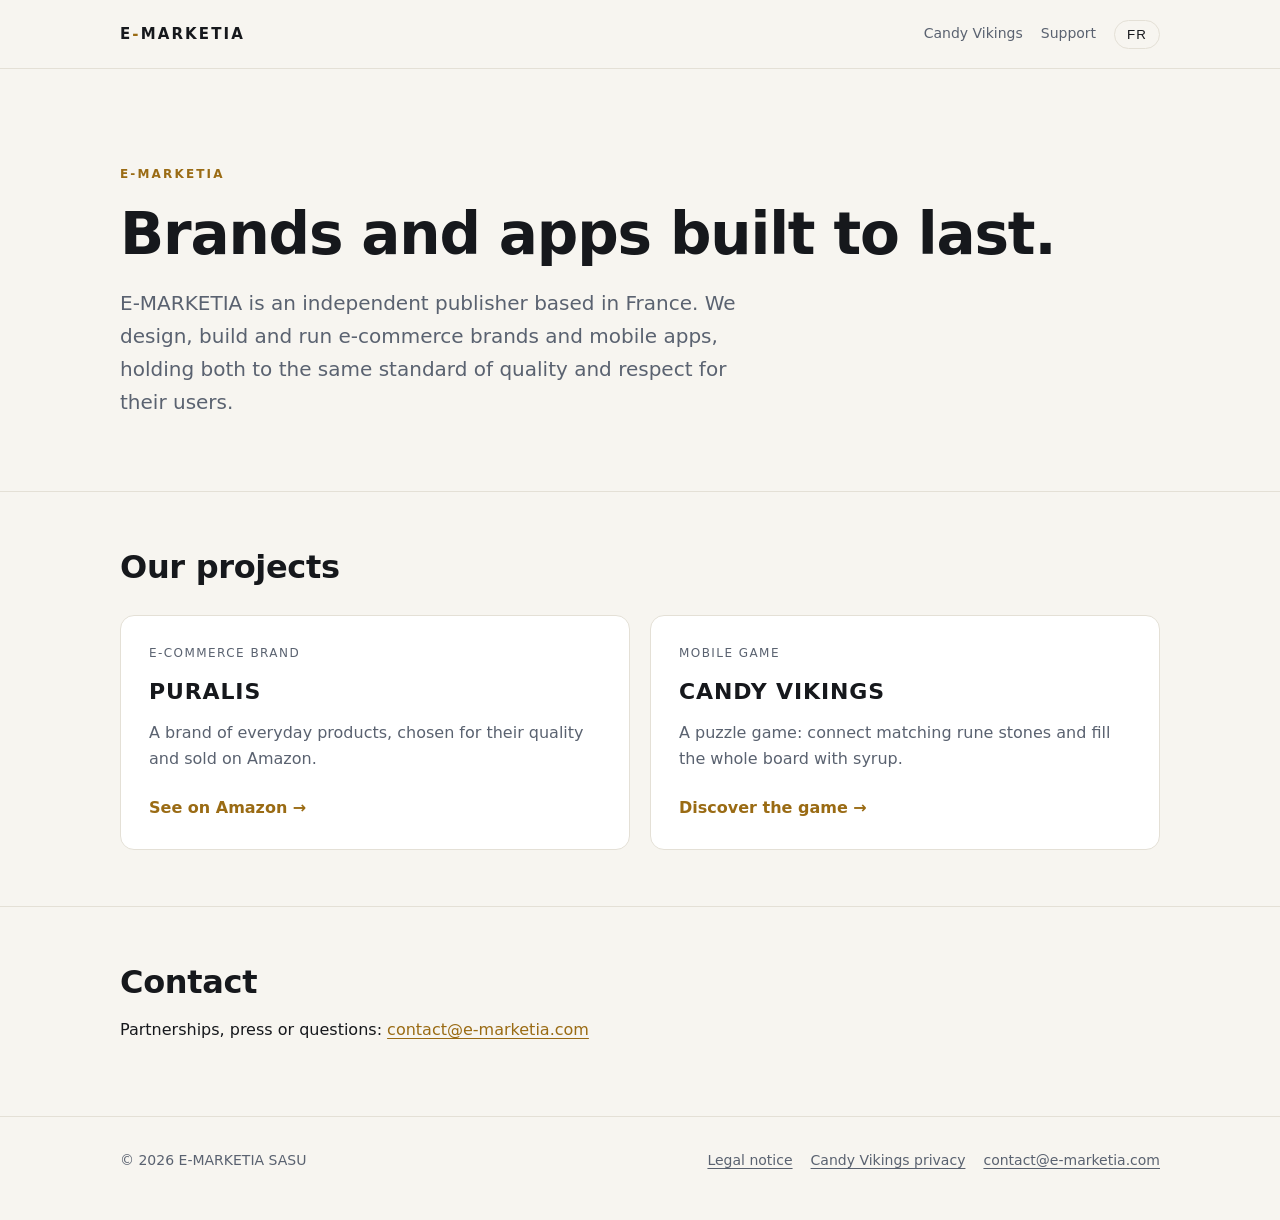
==== index.html @ 17086512 "Site vitrine E-MARKETIA : accueil, Candy Vikings, confidentialité, support, mentions légales (FR/EN)" ====
<!doctype html>
<html lang="fr">
<head>
<meta charset="utf-8">
<meta name="viewport" content="width=device-width,initial-scale=1">
<title>E-MARKETIA — Éditeur de marques e-commerce et d’applications mobiles</title>
<meta name="description" content="E-MARKETIA conçoit et édite des marques e-commerce et des applications mobiles.">
<meta name="color-scheme" content="dark light">
<link rel="icon" href="data:image/svg+xml,%3Csvg xmlns='http://www.w3.org/2000/svg' viewBox='0 0 32 32'%3E%3Crect width='32' height='32' rx='7' fill='%230e1116'/%3E%3Cpath d='M10 8h12M10 16h9M10 24h12M10 8v16' stroke='%23e2b866' stroke-width='3' stroke-linecap='round' fill='none'/%3E%3C/svg%3E">
<link rel="stylesheet" href="assets/style.css">
<script src="assets/lang.js"></script>
</head>
<body>
<header class="site"><div class="wrap">
<a class="brand" href="./">E<span>-</span>MARKETIA</a>
<nav class="top">
<a href="candy-vikings/">Candy Vikings</a>
<a href="candy-vikings/support/"><span lang="fr">Support</span><span lang="en">Support</span></a>
<button class="lang-switch" type="button">EN</button>
</nav>
</div></header>
<main>

<section class="hero"><div class="wrap">
<p class="eyebrow">E-MARKETIA</p>
<div lang="fr">
<h1>Des marques et des applications pensées pour durer.</h1>
<p class="lead">E-MARKETIA est un éditeur indépendant basé en France. Nous concevons, développons et exploitons des marques e-commerce et des applications mobiles, avec un même niveau d’exigence sur la qualité et le respect des utilisateurs.</p>
</div>
<div lang="en">
<h1>Brands and apps built to last.</h1>
<p class="lead">E-MARKETIA is an independent publisher based in France. We design, build and run e-commerce brands and mobile apps, holding both to the same standard of quality and respect for their users.</p>
</div>
</div></section>
<section class="block"><div class="wrap">
<h2><span lang="fr">Nos projets</span><span lang="en">Our projects</span></h2>
<div class="grid">
<article class="card">
<span class="tag"><span lang="fr">Marque e-commerce</span><span lang="en">E-commerce brand</span></span>
<h3>PURALIS</h3>
<p lang="fr">Une marque de produits du quotidien, sélectionnés pour leur qualité et distribués sur Amazon.</p>
<p lang="en">A brand of everyday products, chosen for their quality and sold on Amazon.</p>
<a class="more" href="https://www.amazon.fr/s?k=PURALIS" rel="noopener"><span lang="fr">Voir sur Amazon →</span><span lang="en">See on Amazon →</span></a>
</article>
<article class="card">
<span class="tag"><span lang="fr">Jeu mobile</span><span lang="en">Mobile game</span></span>
<h3>CANDY VIKINGS</h3>
<p lang="fr">Un jeu de réflexion : reliez les pierres runiques de même couleur et remplissez toute la grille de sirop.</p>
<p lang="en">A puzzle game: connect matching rune stones and fill the whole board with syrup.</p>
<a class="more" href="candy-vikings/"><span lang="fr">Découvrir le jeu →</span><span lang="en">Discover the game →</span></a>
</article>
</div>
</div></section>
<section class="block"><div class="wrap">
<h2>Contact</h2>
<p lang="fr">Partenariats, presse ou questions : <a href="mailto:contact@e-marketia.com">contact@e-marketia.com</a></p>
<p lang="en">Partnerships, press or questions: <a href="mailto:contact@e-marketia.com">contact@e-marketia.com</a></p>
</div></section>

</main>
<footer class="site"><div class="wrap">
<span>© 2026 E-MARKETIA SASU</span>
<nav>
<a href="mentions-legales/"><span lang="fr">Mentions légales</span><span lang="en">Legal notice</span></a>
<a href="candy-vikings/privacy/"><span lang="fr">Confidentialité Candy Vikings</span><span lang="en">Candy Vikings privacy</span></a>
<a href="mailto:contact@e-marketia.com">contact@e-marketia.com</a>
</nav>
</div></footer>
</body>
</html>
---- assets/style.css ----
:root{--bg:#0e1116;--surface:#161b22;--line:#262d36;--text:#eef1f5;--muted:#a3adba;--accent:#e2b866;--accent-ink:#1a1408;--max:1080px;--radius:14px;font-synthesis:none}
@media (prefers-color-scheme:light){:root{--bg:#f7f5f0;--surface:#fff;--line:#e4e0d6;--text:#16181c;--muted:#5a6270;--accent:#9a6b14;--accent-ink:#fff}}
*{box-sizing:border-box}
html{-webkit-text-size-adjust:100%}
body{margin:0;background:var(--bg);color:var(--text);font:16px/1.65 "Inter",system-ui,-apple-system,"Segoe UI",Roboto,sans-serif;-webkit-font-smoothing:antialiased}
a{color:var(--accent);text-underline-offset:3px}
img{max-width:100%;display:block}
.wrap{max-width:var(--max);margin:0 auto;padding:0 20px}
html:not([data-lang=en]) [lang=en]{display:none!important}
html[data-lang=en] [lang=fr]{display:none!important}
header.site{border-bottom:1px solid var(--line)}
header.site .wrap{display:flex;align-items:center;justify-content:space-between;gap:16px;min-height:68px}
.brand{font-weight:700;letter-spacing:.14em;text-decoration:none;color:var(--text);font-size:15px}
.brand span{color:var(--accent)}
nav.top{display:flex;align-items:center;gap:18px;font-size:14px}
nav.top a{color:var(--muted);text-decoration:none}
nav.top a:hover{color:var(--text)}
.lang-switch{border:1px solid var(--line);background:transparent;color:var(--text);border-radius:999px;padding:6px 12px;font:600 12px/1 inherit;letter-spacing:.08em;cursor:pointer}
.hero{padding:96px 0 72px}
.eyebrow{text-transform:uppercase;letter-spacing:.18em;font-size:12px;color:var(--accent);font-weight:600;margin:0 0 18px}
h1{font-size:clamp(34px,6vw,58px);line-height:1.08;letter-spacing:-.02em;margin:0 0 22px;font-weight:700}
h2{font-size:clamp(24px,3.4vw,32px);letter-spacing:-.01em;line-height:1.2;margin:0 0 14px}
h3{font-size:18px;margin:28px 0 8px}
.lead{font-size:clamp(17px,2.2vw,20px);color:var(--muted);max-width:640px;margin:0}
section.block{padding:56px 0;border-top:1px solid var(--line)}
.grid{display:grid;grid-template-columns:repeat(auto-fit,minmax(280px,1fr));gap:20px;margin-top:28px}
.card{background:var(--surface);border:1px solid var(--line);border-radius:var(--radius);padding:28px;display:flex;flex-direction:column;gap:10px}
.card .tag{font-size:12px;letter-spacing:.12em;text-transform:uppercase;color:var(--muted)}
.card h3{margin:0;font-size:22px;letter-spacing:.04em}
.card p{margin:0;color:var(--muted)}
.card .more{margin-top:auto;padding-top:12px;font-weight:600;text-decoration:none}
.badges{display:flex;flex-wrap:wrap;gap:12px;margin-top:30px}
.badge{border:1px solid var(--line);border-radius:12px;padding:12px 18px;font-size:14px;color:var(--muted);background:var(--surface)}
.badge strong{display:block;color:var(--text);font-size:16px}
.prose{max-width:760px;padding:56px 0 72px}
.prose h1{font-size:clamp(30px,5vw,42px)}
.prose h2{font-size:22px;margin:40px 0 10px}
.prose p,.prose li{color:var(--text)}
.prose .meta{color:var(--muted);font-size:14px}
.prose table{width:100%;border-collapse:collapse;font-size:15px;margin:12px 0}
.prose th,.prose td{text-align:left;vertical-align:top;padding:10px 12px;border-bottom:1px solid var(--line)}
.prose th{color:var(--muted);font-weight:600;font-size:13px;text-transform:uppercase;letter-spacing:.06em}
.table-scroll{overflow-x:auto}
details{border:1px solid var(--line);border-radius:12px;background:var(--surface);padding:14px 18px;margin:10px 0}
summary{cursor:pointer;font-weight:600}
details p{margin:10px 0 0;color:var(--muted)}
.cta{display:inline-block;margin-top:14px;background:var(--accent);color:var(--accent-ink);padding:12px 22px;border-radius:999px;font-weight:600;text-decoration:none}
footer.site{border-top:1px solid var(--line);padding:32px 0 48px;color:var(--muted);font-size:14px}
footer.site .wrap{display:flex;flex-wrap:wrap;justify-content:space-between;gap:12px}
footer.site a{color:var(--muted)}
footer.site nav{display:flex;flex-wrap:wrap;gap:18px}
@media (max-width:600px){nav.top a{display:none}.hero{padding:64px 0 48px}}
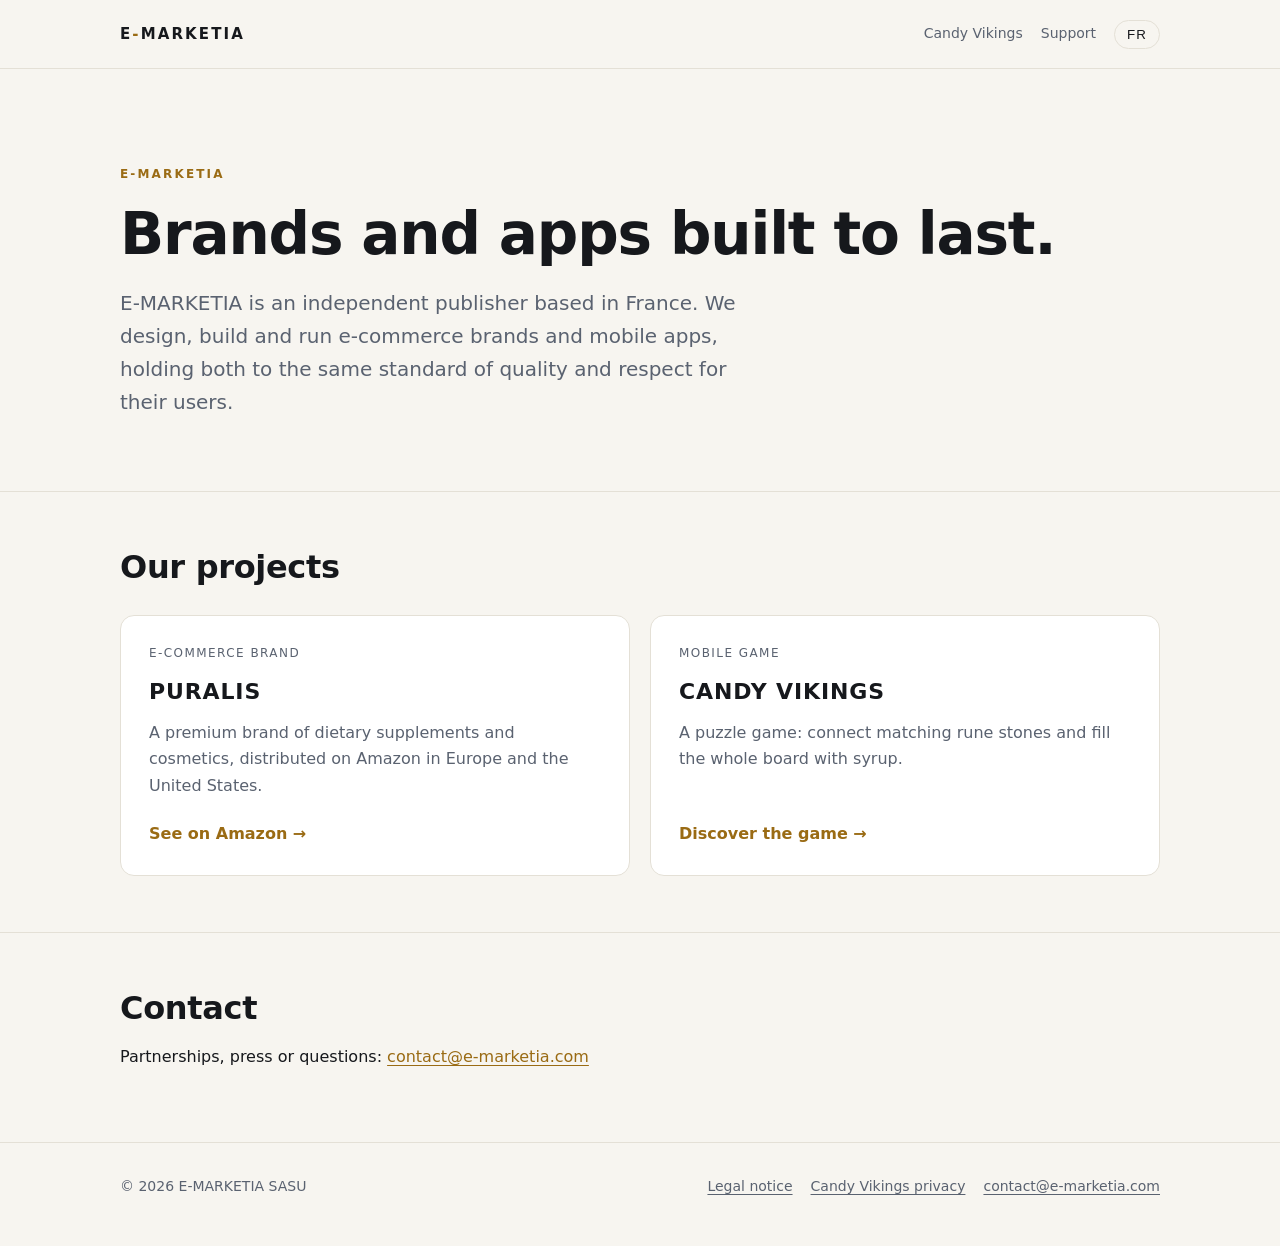
==== commit b9bbc335: "Carte PURALIS : compléments alimentaires et cosmétiques, Amazon Europe et États-Unis (FR/EN) Co-Auth" ====
--- a/index.html
+++ b/index.html
@@ -38,8 +38,8 @@
 <article class="card">
 <span class="tag"><span lang="fr">Marque e-commerce</span><span lang="en">E-commerce brand</span></span>
 <h3>PURALIS</h3>
-<p lang="fr">Une marque de produits du quotidien, sélectionnés pour leur qualité et distribués sur Amazon.</p>
-<p lang="en">A brand of everyday products, chosen for their quality and sold on Amazon.</p>
+<p lang="fr">Marque premium de compléments alimentaires et de cosmétiques, distribuée sur Amazon en Europe et aux États-Unis.</p>
+<p lang="en">A premium brand of dietary supplements and cosmetics, distributed on Amazon in Europe and the United States.</p>
 <a class="more" href="https://www.amazon.fr/s?k=PURALIS" rel="noopener"><span lang="fr">Voir sur Amazon →</span><span lang="en">See on Amazon →</span></a>
 </article>
 <article class="card">
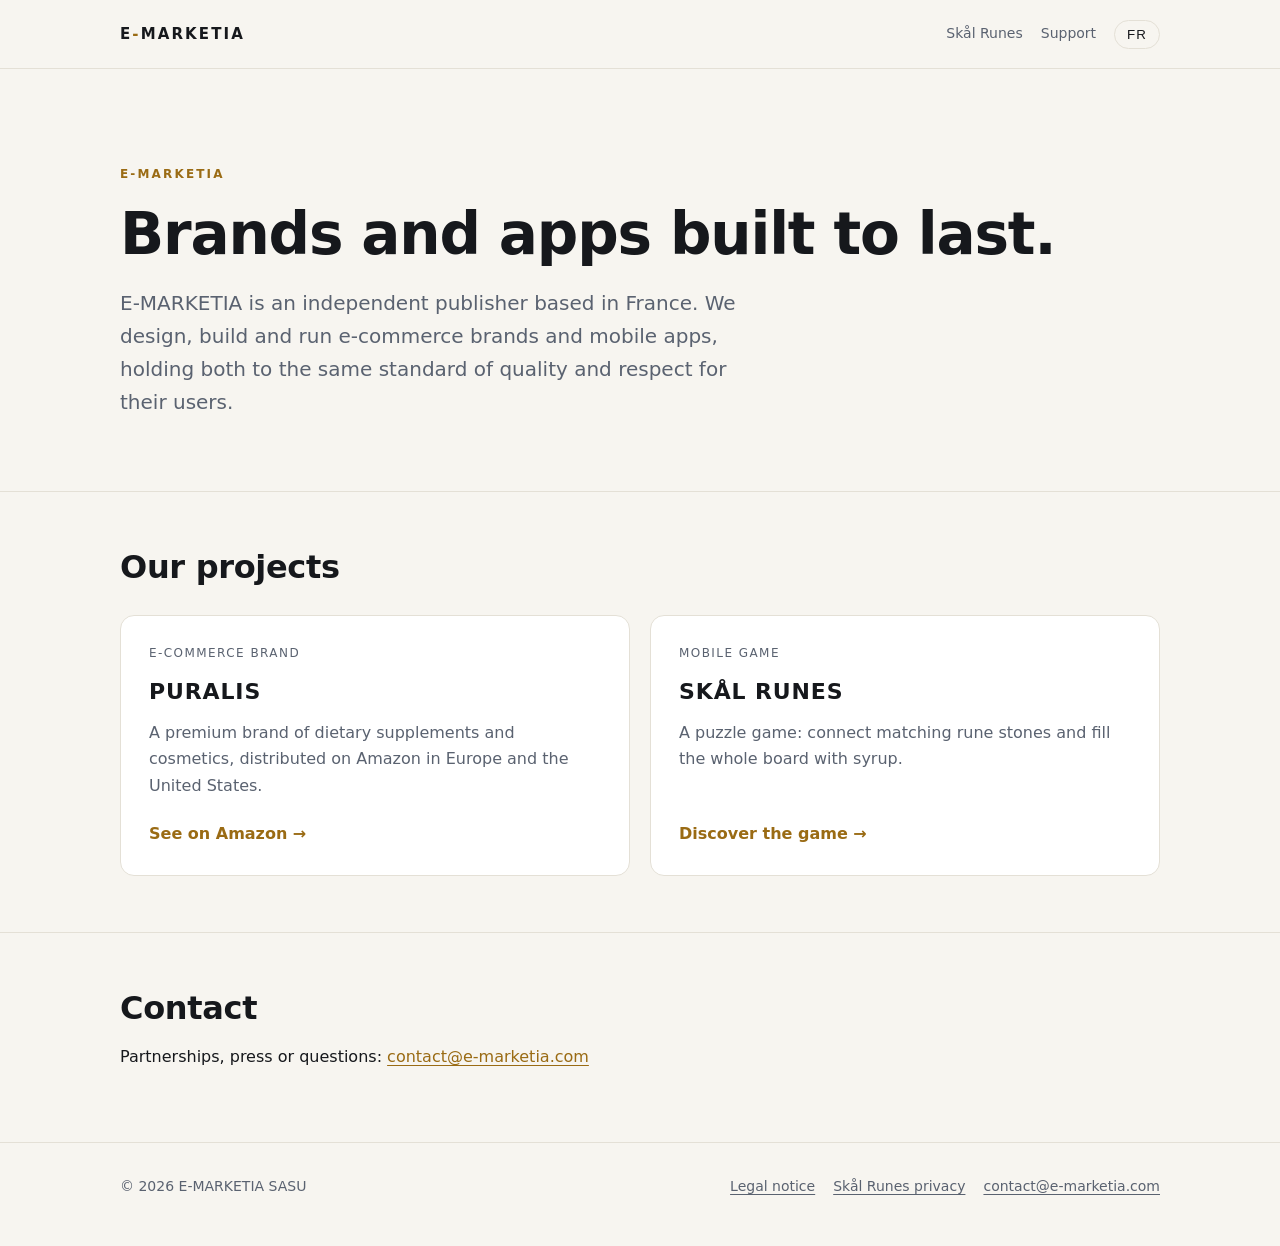
==== commit 9a6abc54: "Le jeu CANDY VIKINGS devient SKÅL RUNES : pages déplacées vers /skal-runes/ (jeu, confidentialité, s" ====
--- a/index.html
+++ b/index.html
@@ -14,8 +14,8 @@
 <header class="site"><div class="wrap">
 <a class="brand" href="./">E<span>-</span>MARKETIA</a>
 <nav class="top">
-<a href="candy-vikings/">Candy Vikings</a>
-<a href="candy-vikings/support/"><span lang="fr">Support</span><span lang="en">Support</span></a>
+<a href="skal-runes/">Skål Runes</a>
+<a href="skal-runes/support/"><span lang="fr">Support</span><span lang="en">Support</span></a>
 <button class="lang-switch" type="button">EN</button>
 </nav>
 </div></header>
@@ -44,10 +44,10 @@
 </article>
 <article class="card">
 <span class="tag"><span lang="fr">Jeu mobile</span><span lang="en">Mobile game</span></span>
-<h3>CANDY VIKINGS</h3>
+<h3>SKÅL RUNES</h3>
 <p lang="fr">Un jeu de réflexion : reliez les pierres runiques de même couleur et remplissez toute la grille de sirop.</p>
 <p lang="en">A puzzle game: connect matching rune stones and fill the whole board with syrup.</p>
-<a class="more" href="candy-vikings/"><span lang="fr">Découvrir le jeu →</span><span lang="en">Discover the game →</span></a>
+<a class="more" href="skal-runes/"><span lang="fr">Découvrir le jeu →</span><span lang="en">Discover the game →</span></a>
 </article>
 </div>
 </div></section>
@@ -62,7 +62,7 @@
 <span>© 2026 E-MARKETIA SASU</span>
 <nav>
 <a href="mentions-legales/"><span lang="fr">Mentions légales</span><span lang="en">Legal notice</span></a>
-<a href="candy-vikings/privacy/"><span lang="fr">Confidentialité Candy Vikings</span><span lang="en">Candy Vikings privacy</span></a>
+<a href="skal-runes/privacy/"><span lang="fr">Confidentialité Skål Runes</span><span lang="en">Skål Runes privacy</span></a>
 <a href="mailto:contact@e-marketia.com">contact@e-marketia.com</a>
 </nav>
 </div></footer>
